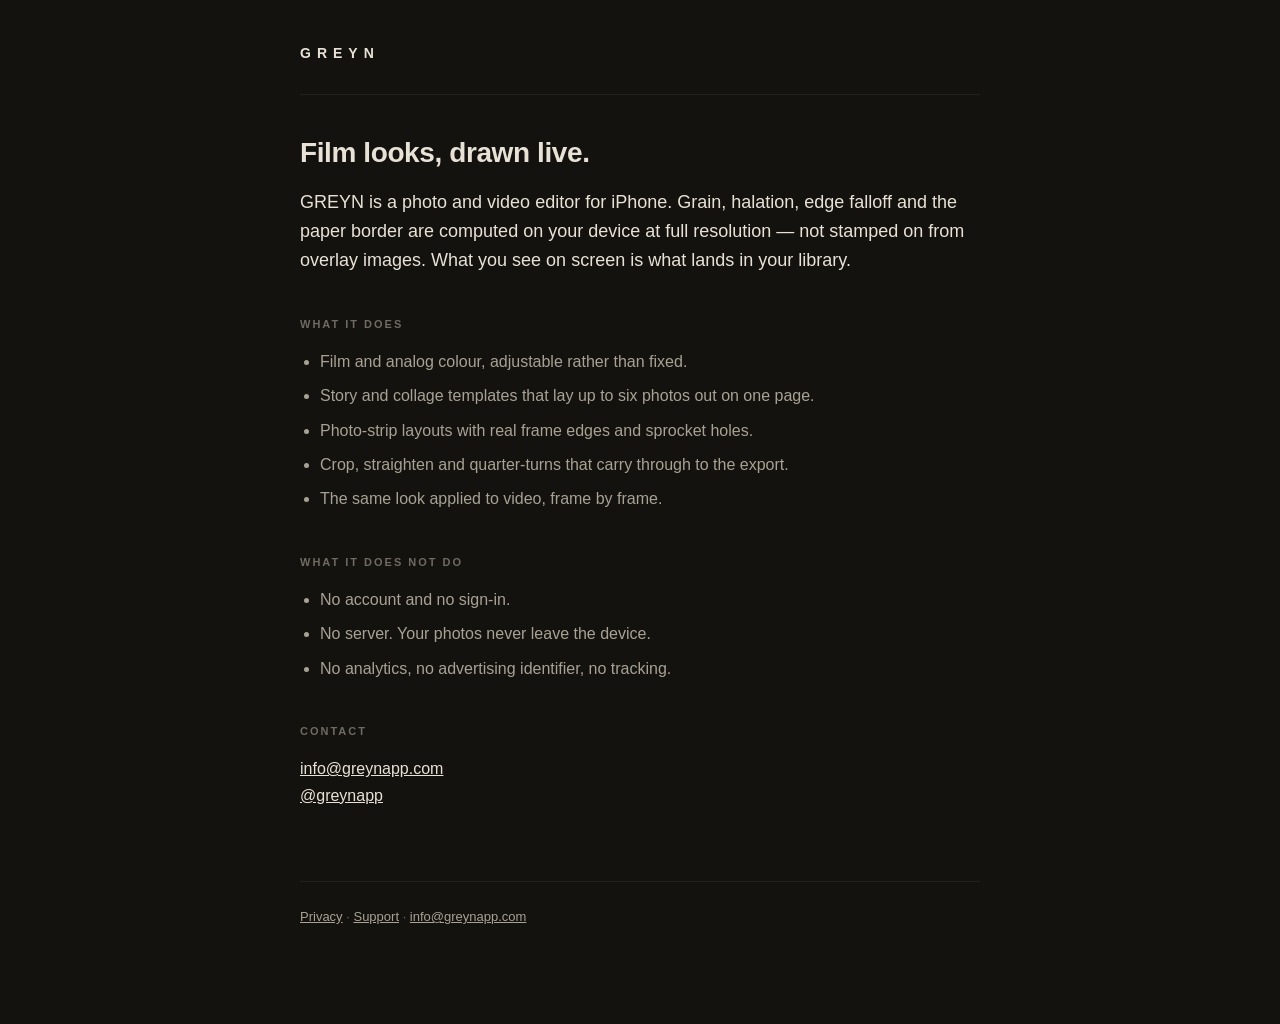
==== index.html @ c3b1eaf0 "Mağaza kimliğini gerçek adreslere bağla, gizlilik ve destek sayfalarını üret App Store Connect uygul" ====
<!doctype html>
<html lang="en">
<head>
<meta charset="utf-8">
<meta name="viewport" content="width=device-width, initial-scale=1">
<title>GREYN — film looks, drawn live</title>
<meta name="description" content="A photo and video editor that draws grain, halation and edge falloff live on your device. No overlays, no account, no server.">
<link rel="stylesheet" href="/style.css">
</head>
<body>

<header><a class="brand" href="/">GREYN</a></header>

<main>
  <h1>Film looks, drawn live.</h1>

  <p class="lead">
    GREYN is a photo and video editor for iPhone. Grain, halation, edge falloff and the paper border
    are computed on your device at full resolution — not stamped on from overlay images. What you
    see on screen is what lands in your library.
  </p>

  <h2>What it does</h2>
  <ul>
    <li>Film and analog colour, adjustable rather than fixed.</li>
    <li>Story and collage templates that lay up to six photos out on one page.</li>
    <li>Photo-strip layouts with real frame edges and sprocket holes.</li>
    <li>Crop, straighten and quarter-turns that carry through to the export.</li>
    <li>The same look applied to video, frame by frame.</li>
  </ul>

  <h2>What it does not do</h2>
  <ul>
    <li>No account and no sign-in.</li>
    <li>No server. Your photos never leave the device.</li>
    <li>No analytics, no advertising identifier, no tracking.</li>
  </ul>

  <h2>Contact</h2>
  <p>
    <a href="mailto:info@greynapp.com">info@greynapp.com</a><br>
    <a href="https://instagram.com/greynapp">@greynapp</a>
  </p>
</main>

<footer>
  <a href="/privacy/">Privacy</a> &middot; <a href="/support/">Support</a> &middot;
  <a href="mailto:info@greynapp.com">info@greynapp.com</a>
</footer>

</body>
</html>
---- style.css ----
/*
 * GREYN — site.
 *
 * Uygulamanın kendi paletiyle AYNI: inceleme ekibi uygulamadan çıkıp bu sayfaya
 * geldiğinde aynı ürüne baktığını görmeli. Farklı görünen bir destek sayfası
 * "bu adres gerçekten onların mı" sorusunu doğurur.
 *
 * Tek dosya, betik yok, izleyici yok — gizlilik politikasında "hiçbir şey
 * toplamıyoruz" yazan bir sitenin analitik çalıştırması kendi metnini yalanlar.
 */

:root {
  --bg: #14120f;
  --ink: #e8e2d6;
  --dim: #a8a294;
  --faint: #6f6a62;
  --line: #241f1a;
}

* { box-sizing: border-box; }

body {
  margin: 0;
  padding: 0 20px 96px;
  background: var(--bg);
  color: var(--dim);
  font: 16px/1.65 -apple-system, BlinkMacSystemFont, "Segoe UI", Helvetica, Arial, sans-serif;
  -webkit-text-size-adjust: 100%;
}

/* Uzun satır okunmaz; ölçü göz için, ekran için değil. */
main { max-width: 680px; margin: 0 auto; }

header {
  max-width: 680px;
  margin: 0 auto;
  padding: 40px 0 28px;
  border-bottom: 1px solid var(--line);
}

.brand {
  color: var(--ink);
  font-size: 14px;
  letter-spacing: 6px;
  font-weight: 700;
  text-decoration: none;
}

h1 {
  color: var(--ink);
  font-size: 28px;
  line-height: 1.25;
  letter-spacing: -0.4px;
  margin: 40px 0 6px;
}

h2 {
  color: var(--faint);
  font-size: 11px;
  letter-spacing: 2px;
  text-transform: uppercase;
  margin: 40px 0 12px;
}

.date { color: var(--faint); font-size: 13px; letter-spacing: 1px; margin: 0 0 8px; }

.lead { color: var(--ink); font-size: 18px; line-height: 1.6; }

ul { padding-left: 20px; }
li { margin-bottom: 8px; }

a { color: var(--ink); }

footer {
  max-width: 680px;
  margin: 72px auto 0;
  padding-top: 24px;
  border-top: 1px solid var(--line);
  color: var(--faint);
  font-size: 13px;
}

footer a { color: var(--dim); }
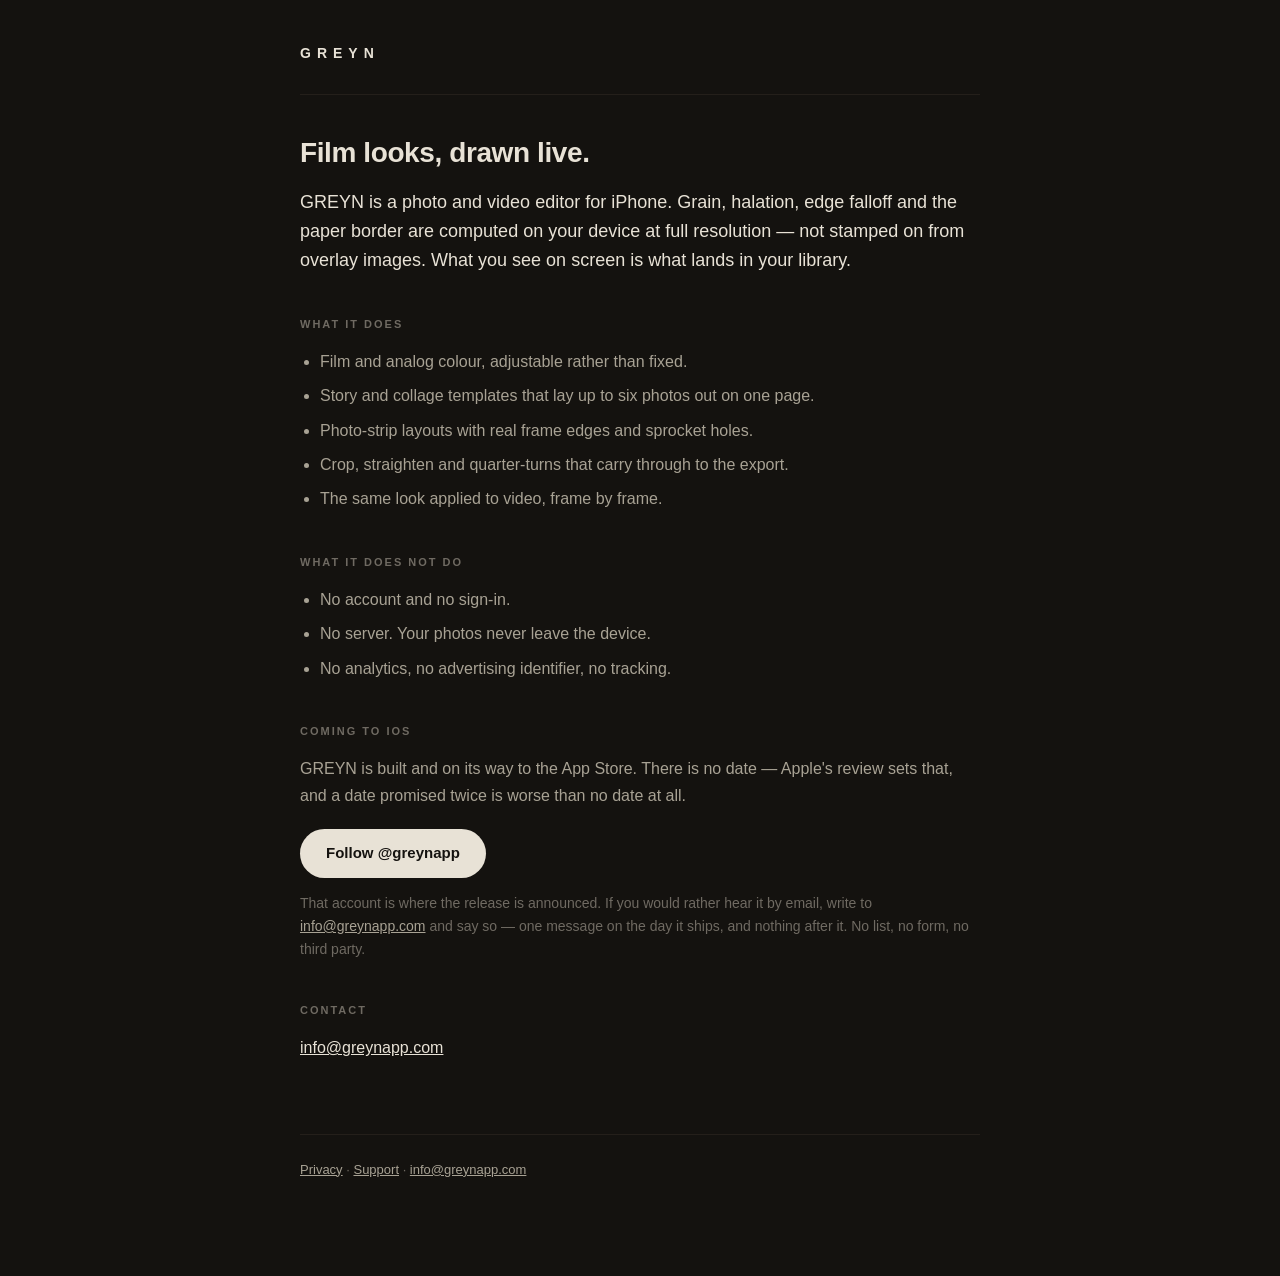
==== commit 16f5be17: "Siteye kanca: gelen kişiyi geri getirecek tek bir eylem Sayfa ürünü anlatıp kişiyi elde tutmadan bır" ====
--- a/index.html
+++ b/index.html
@@ -36,11 +36,21 @@
     <li>No analytics, no advertising identifier, no tracking.</li>
   </ul>
 
+  <h2>Coming to iOS</h2>
+  <p>
+    GREYN is built and on its way to the App Store. There is no date — Apple's review sets
+    that, and a date promised twice is worse than no date at all.
+  </p>
+  <p class="cta"><a class="btn" href="https://instagram.com/greynapp">Follow @greynapp</a></p>
+  <p class="small">
+    That account is where the release is announced. If you would rather hear it by email,
+    write to <a href="mailto:info@greynapp.com?subject=Notify%20me">info@greynapp.com</a> and
+    say so — one message on the day it ships, and nothing after it. No list, no form, no
+    third party.
+  </p>
+
   <h2>Contact</h2>
-  <p>
-    <a href="mailto:info@greynapp.com">info@greynapp.com</a><br>
-    <a href="https://instagram.com/greynapp">@greynapp</a>
-  </p>
+  <p><a href="mailto:info@greynapp.com">info@greynapp.com</a></p>
 </main>
 
 <footer>
--- a/style.css
+++ b/style.css
@@ -54,12 +54,27 @@
   margin: 40px 0 6px;
 }
 
+/* Bölüm etiketi — uygulamanın içindeki başlıklarla aynı dil. */
 h2 {
   color: var(--faint);
   font-size: 11px;
   letter-spacing: 2px;
   text-transform: uppercase;
   margin: 40px 0 12px;
+}
+
+/*
+ * SORU başlığı. h2'nin küçük-büyük harf dilini KULLANMAZ: bir soru bağırılmaz,
+ * sorulur. Ayrıca destek sayfasında yedi soru yan yana dizilirken hepsi bölüm
+ * etiketi gibi görünseydi hangisinin başlık hangisinin cevap olduğu ancak
+ * okuyarak anlaşılırdı — tarama imkânsız hale gelirdi.
+ */
+h3 {
+  color: var(--ink);
+  font-size: 17px;
+  font-weight: 600;
+  line-height: 1.4;
+  margin: 34px 0 8px;
 }
 
 .date { color: var(--faint); font-size: 13px; letter-spacing: 1px; margin: 0 0 8px; }
@@ -71,6 +86,33 @@
 
 a { color: var(--ink); }
 
+/*
+ * TAKİP DÜĞMESİ — sayfadaki TEK düğme, bilerek.
+ *
+ * Uygulamanın kendi "Choose from library" hapıyla aynı biçim: koyu zeminde kağıt
+ * rengi dolgu, tam yuvarlak uç. Site ile uygulamanın aynı ürün olduğu, metin
+ * okunmadan da anlaşılmalı.
+ *
+ * ⚠️ Sayfada ikinci bir düğme OLMAMALI. Buraya kadar okuyan kişinin yapabileceği
+ * tek şey var; ona bir seçenek daha vermek tıklamayı ikiye böler.
+ */
+.cta { margin: 20px 0 10px; }
+
+.btn {
+  display: inline-block;
+  background: var(--ink);
+  color: var(--bg);
+  font-size: 15px;
+  font-weight: 600;
+  text-decoration: none;
+  padding: 12px 26px;
+  border-radius: 999px;
+}
+
+/* E-posta yolu bilerek küçük: ikincil, düğmeyle yarışmasın. */
+.small { font-size: 14px; color: var(--faint); }
+.small a { color: var(--dim); }
+
 footer {
   max-width: 680px;
   margin: 72px auto 0;
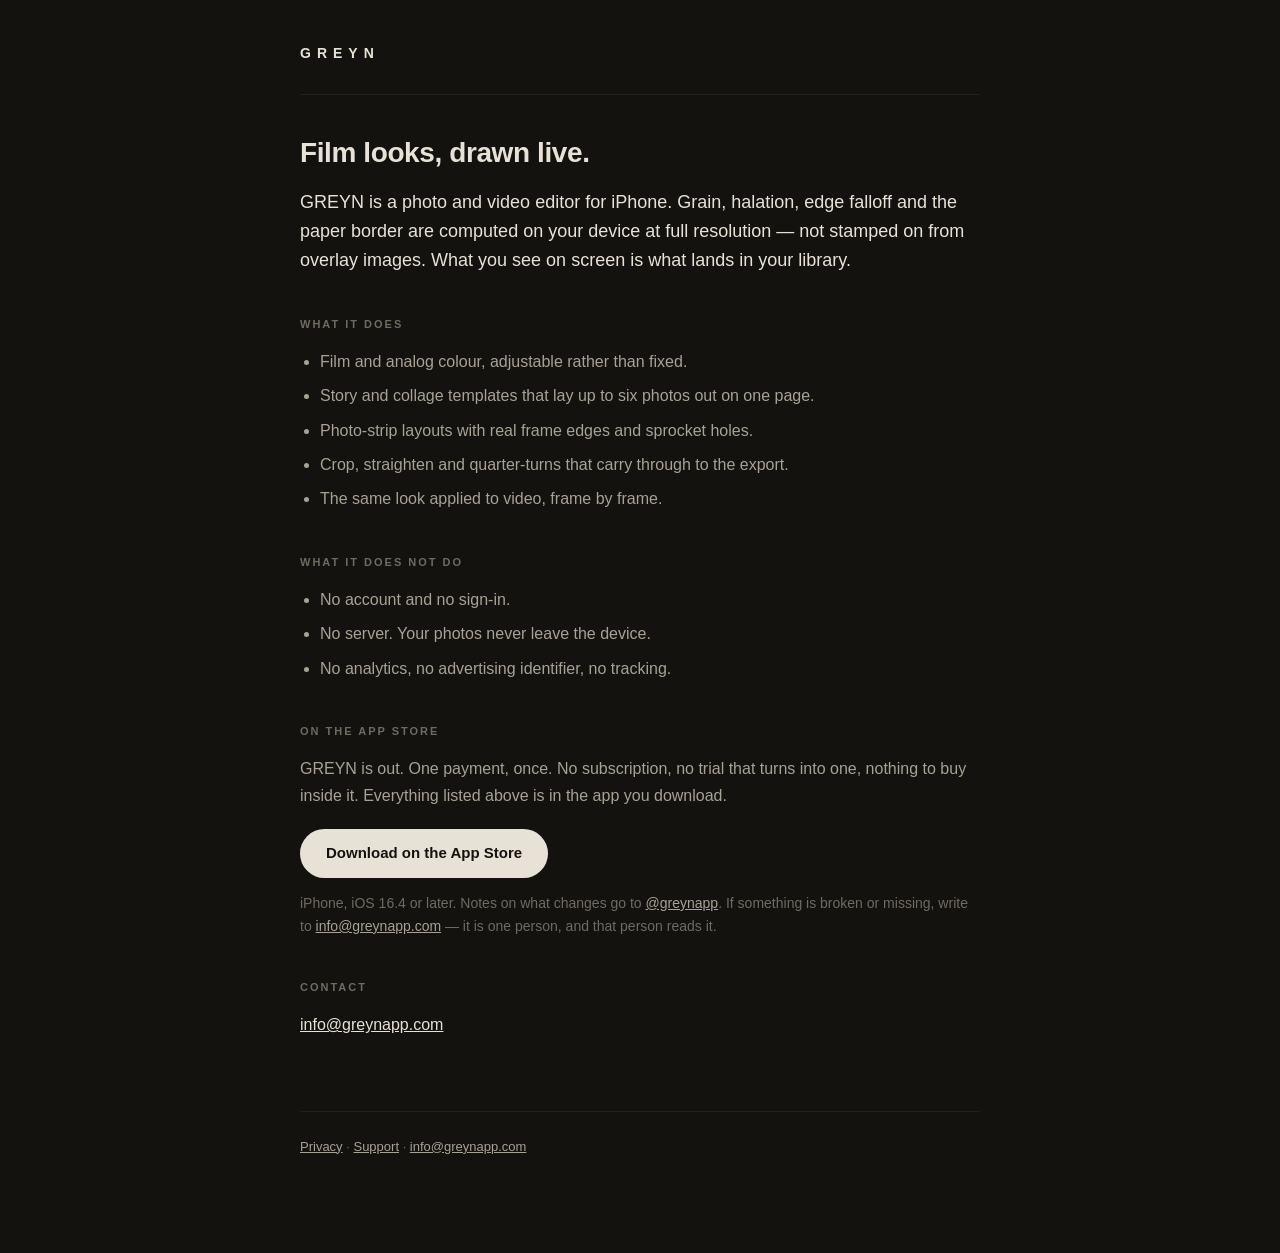
==== commit 2a80f074: "Uygulama yayında: siteyi güncelle, /download kısayolu ekle" ====
--- a/index.html
+++ b/index.html
@@ -36,17 +36,17 @@
     <li>No analytics, no advertising identifier, no tracking.</li>
   </ul>
 
-  <h2>Coming to iOS</h2>
+  <h2>On the App Store</h2>
   <p>
-    GREYN is built and on its way to the App Store. There is no date — Apple's review sets
-    that, and a date promised twice is worse than no date at all.
+    GREYN is out. One payment, once. No subscription, no trial that turns into one,
+    nothing to buy inside it. Everything listed above is in the app you download.
   </p>
-  <p class="cta"><a class="btn" href="https://instagram.com/greynapp">Follow @greynapp</a></p>
+  <p class="cta"><a class="btn" href="https://apps.apple.com/app/id6802639002">Download on the App Store</a></p>
   <p class="small">
-    That account is where the release is announced. If you would rather hear it by email,
-    write to <a href="mailto:info@greynapp.com?subject=Notify%20me">info@greynapp.com</a> and
-    say so — one message on the day it ships, and nothing after it. No list, no form, no
-    third party.
+    iPhone, iOS 16.4 or later. Notes on what changes go to
+    <a href="https://instagram.com/greynapp">@greynapp</a>. If something is broken or missing,
+    write to <a href="mailto:info@greynapp.com">info@greynapp.com</a> — it is one person, and
+    that person reads it.
   </p>
 
   <h2>Contact</h2>
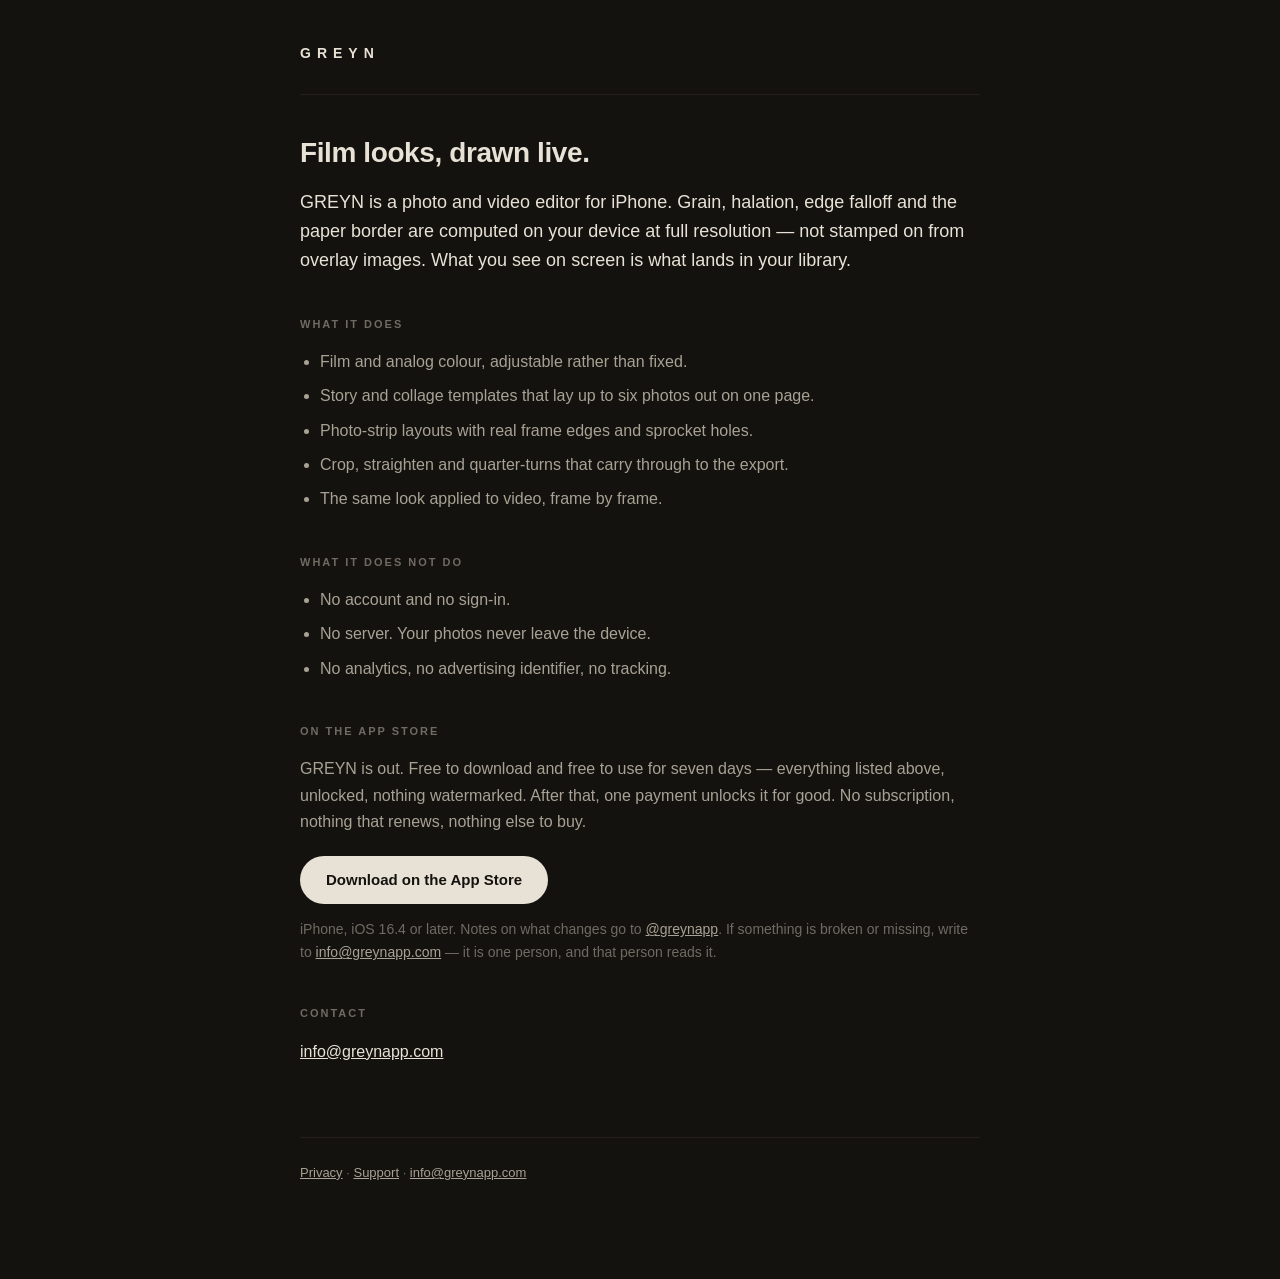
==== commit 281771cb: "Site: uygulama ücretsiz oldu, App Store bölümünü güncelle Fiyat 11 Eylül 2026'da Free'ye çekildi. Me" ====
--- a/index.html
+++ b/index.html
@@ -38,8 +38,9 @@
 
   <h2>On the App Store</h2>
   <p>
-    GREYN is out. One payment, once. No subscription, no trial that turns into one,
-    nothing to buy inside it. Everything listed above is in the app you download.
+    GREYN is out. Free to download and free to use for seven days — everything listed above,
+    unlocked, nothing watermarked. After that, one payment unlocks it for good. No subscription,
+    nothing that renews, nothing else to buy.
   </p>
   <p class="cta"><a class="btn" href="https://apps.apple.com/app/id6802639002">Download on the App Store</a></p>
   <p class="small">
